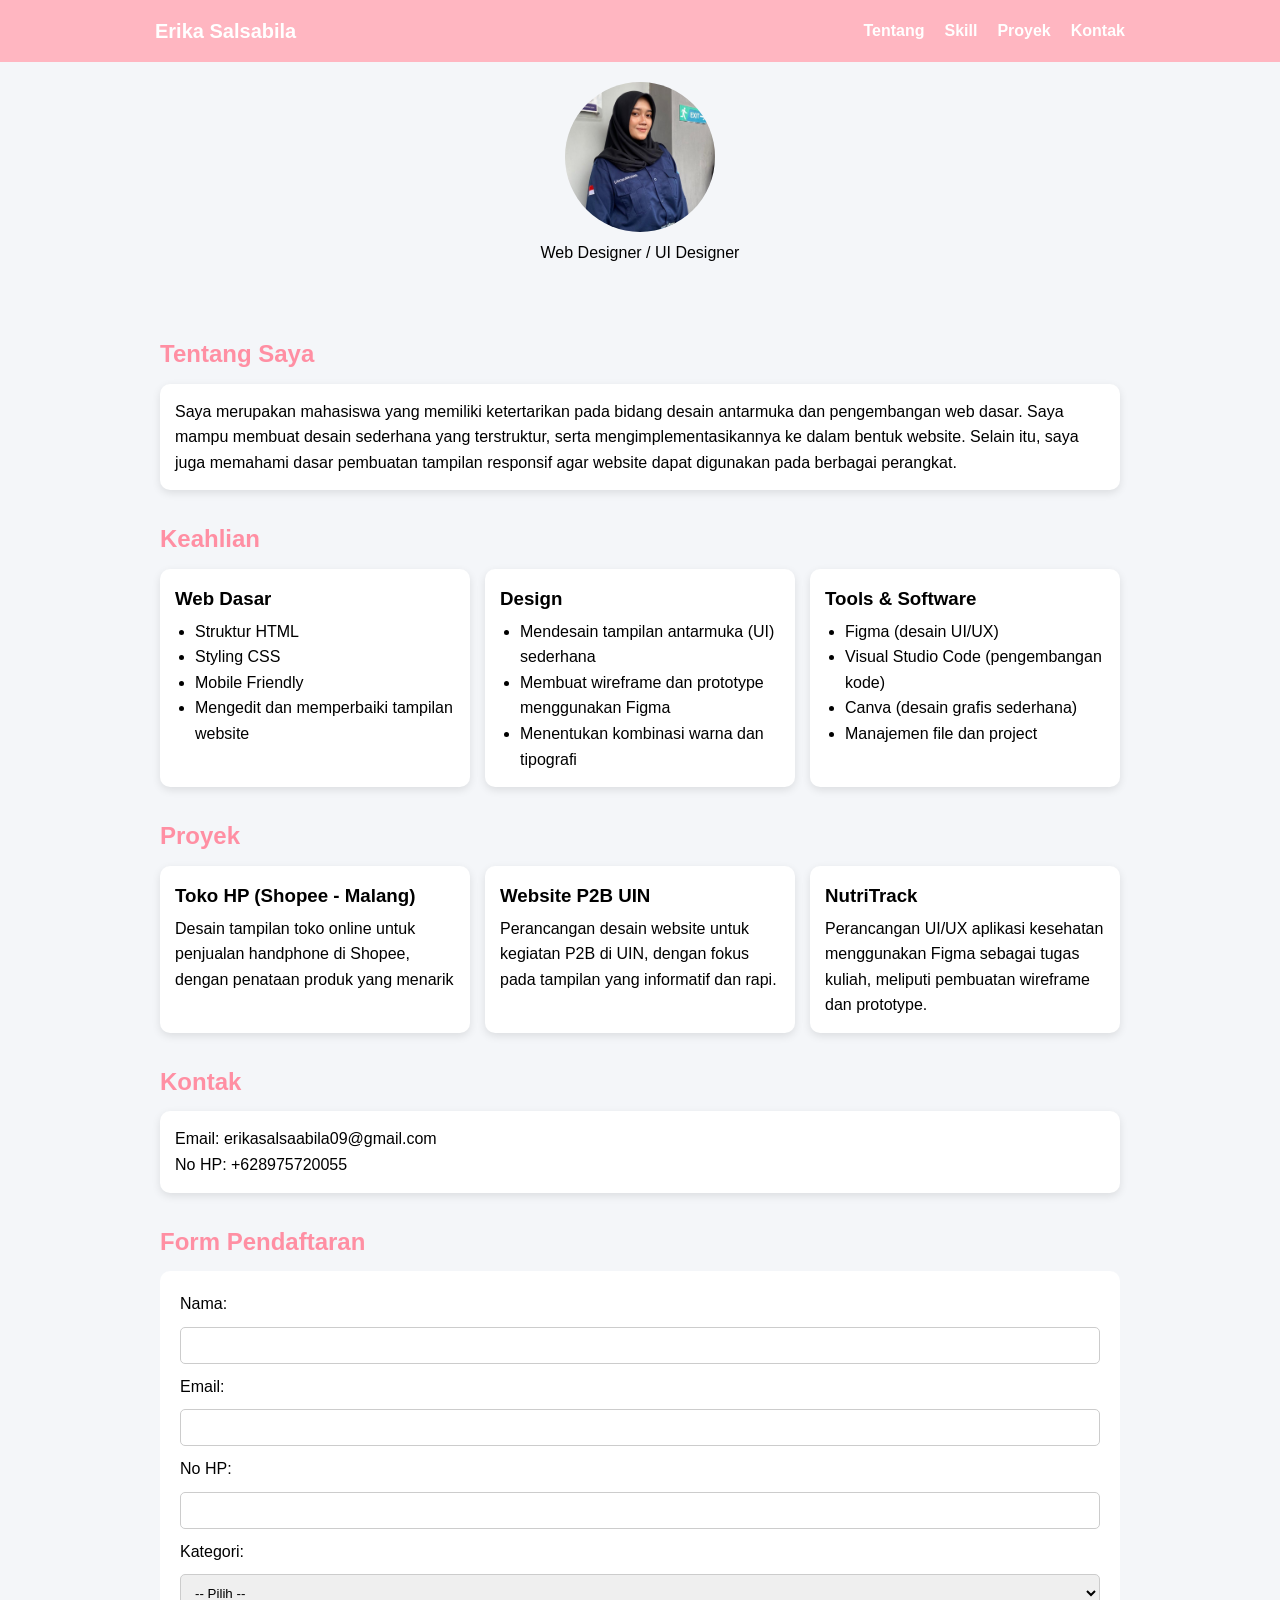
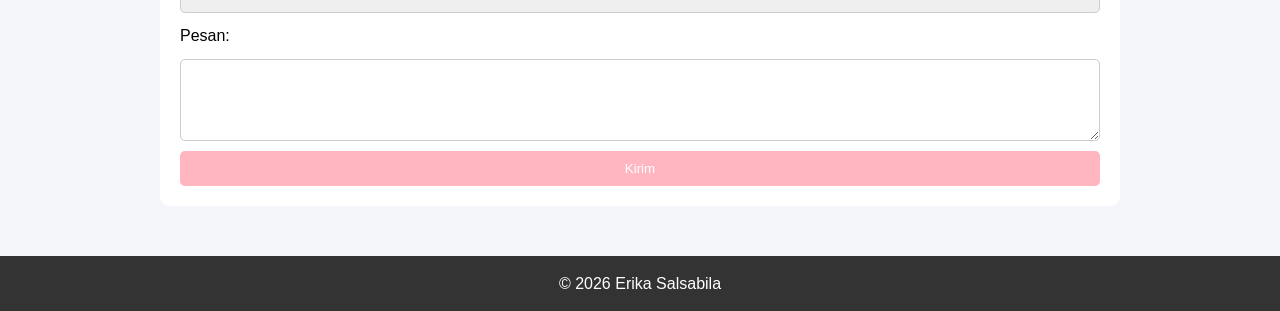
==== LK4/index.html @ c911e368 "menambahkan folder LK03, LK04, LK06" ====
<!DOCTYPE html>
<html lang="en">

<head>
    <meta charset="UTF-8">
    <meta name="viewport" content="width=device-width, initial-scale=1.0">
    <title>Tugas LK4</title>
    <link rel="stylesheet" href="style.css">
</head>

<body>

    <!-- HEADER / NAVBAR -->
    <header class="navbar">
        <div class="nav-container">

            <!-- KIRI -->
            <h1 class="logo">Erika Salsabila</h1>

            <!-- KANAN -->
            <nav>
                <ul class="nav-menu">
                    <li><a href="#tentang">Tentang</a></li>
                    <li><a href="#skill">Skill</a></li>
                    <li><a href="#proyek">Proyek</a></li>
                    <li><a href="#kontak">Kontak</a></li>
                </ul>
            </nav>

        </div>
    </header>

    <!-- HERO (biar foto tetap ada) -->
    <section class="hero">
        <img src="accept/image/erikaa.jpeg" alt="Profile Image">
        <p>Web Designer / UI Designer</p>
    </section>

    <!-- MAIN -->
    <main>

        <!-- Tentang -->
        <section id="tentang">
            <h2>Tentang Saya</h2>
            <article>
                <p>
                    Saya merupakan mahasiswa yang memiliki ketertarikan pada bidang desain antarmuka dan pengembangan web dasar.
                    Saya mampu membuat desain sederhana yang terstruktur, serta mengimplementasikannya ke dalam bentuk website.
                    Selain itu, saya juga memahami dasar pembuatan tampilan responsif agar website dapat digunakan pada berbagai perangkat.
                </p>
            </article>
        </section>

        <!-- Skill -->
        <section id="skill">
            <h2>Keahlian</h2>

            <div class="skill-container">
                <article>
                    <h3>Web Dasar</h3>
                    <ul>
                        <li>Struktur HTML</li>
                        <li>Styling CSS</li>
                        <li>Mobile Friendly</li>
                        <li>Mengedit dan memperbaiki tampilan website</li>
                    </ul>
                </article>

                <article>
                    <h3>Design</h3>
                    <ul>
                        <li>Mendesain tampilan antarmuka (UI) sederhana</li>
                        <li>Membuat wireframe dan prototype menggunakan Figma</li>
                        <li>Menentukan kombinasi warna dan tipografi</li>
                    </ul>
                </article>

                <article>
                    <h3>Tools & Software</h3>
                    <ul>
                        <li>Figma (desain UI/UX)</li>
                        <li>Visual Studio Code (pengembangan kode)</li>
                        <li>Canva (desain grafis sederhana)</li>
                        <li>Manajemen file dan project</li>
                    </ul>
                </article>
            </div>
        </section>

        <!-- Project -->
        <section id="proyek">
            <h2>Proyek</h2>

            <div class="project-container">
                <article>
                    <h3>Toko HP (Shopee - Malang)</h3>
                    <p>Desain tampilan toko online untuk penjualan handphone di Shopee, dengan penataan produk yang menarik</p>
                </article>

                <article>
                    <h3>Website P2B UIN</h3>
                    <p>Perancangan desain website untuk kegiatan P2B di UIN, dengan fokus pada tampilan yang informatif dan rapi.</p>
                </article>

                <article>
                    <h3>NutriTrack</h3>
                    <p>Perancangan UI/UX aplikasi kesehatan menggunakan Figma sebagai tugas kuliah, meliputi pembuatan wireframe dan prototype.</p>
                </article>
            </div>
        </section>

        <!-- Kontak -->
        <section id="kontak">
            <h2>Kontak</h2>
            <article>
                <p>Email: erikasalsaabila09@gmail.com</p>
                <p>No HP: +628975720055</p>
            </article>
        </section>

        <!-- Form -->
        <section id="form">
            <h2>Form Pendaftaran</h2>

            <form>
                <label>Nama:</label>
                <input type="text" required>

                <label>Email:</label>
                <input type="email" required>

                <label>No HP:</label>
                <input type="tel" required>

                <label>Kategori:</label>
                <select required>
                    <option>-- Pilih --</option>
                    <option>Web Development</option>
                    <option>Desain</option>
                    <option>Konsultasi</option>
                </select>

                <label>Pesan:</label>
                <textarea rows="4"></textarea>

                <button type="submit">Kirim</button>
            </form>
        </section>

    </main>

    <!-- Footer -->
    <footer>
        <p>&copy; 2026 Erika Salsabila</p>
    </footer>

</body>

</html>
---- LK4/style.css ----
/* RESET */
* {
  margin: 0;
  padding: 0;
  box-sizing: border-box;
}

/* BODY */
body {
  font-family: Arial, sans-serif;
  background: #f4f6f9;
  line-height: 1.6;
}

/* ================= */
/* NAVBAR */
/* ================= */
.navbar {
  background: #ffb6c1;
  color: white;
}

.nav-container {
  max-width: 1000px;
  margin: auto;
  padding: 15px;

  display: flex;
  justify-content: space-between;
  align-items: center;
}

/* LOGO */
.logo {
  font-size: 20px;
}

/* MENU */
.nav-menu {
  display: flex;
  list-style: none;
  gap: 20px;
}

.nav-menu a {
  color: white;
  text-decoration: none;
  font-weight: bold;
}

.nav-menu a:hover {
  text-decoration: underline;
}

/* ================= */
/* HERO */
/* ================= */
.hero {
  text-align: center;
  padding: 20px;
}

.hero img {
  width: 150px;
  height: 150px;
  border-radius: 50%;
  object-fit: cover;
}

/* ================= */
/* MAIN */
/* ================= */
main {
  max-width: 1000px;
  margin: auto;
  padding: 20px;
}

section {
  margin-bottom: 30px;
}

/* CARD */
article {
  background: white;
  padding: 15px;
  border-radius: 10px;
  box-shadow: 0 3px 8px rgba(0, 0, 0, 0.1);
}

/* TYPO */
h2 {
  color: #ff8fa3;
  margin-bottom: 10px;
}

h3 {
  margin-bottom: 5px;
}

/* LIST */
ul {
  margin-left: 20px;
}

/* GRID */
.skill-container,
.project-container {
  display: grid;
  grid-template-columns: repeat(3, 1fr);
  gap: 15px;
}

/* FORM */
form {
  background: white;
  padding: 20px;
  border-radius: 10px;
  display: flex;
  flex-direction: column;
  gap: 10px;
}

input,
select,
textarea {
  padding: 10px;
  border-radius: 5px;
  border: 1px solid #ccc;
}

/* BUTTON */
button {
  background: #ffb6c1;
  color: white;
  padding: 10px;
  border: none;
  border-radius: 5px;
}

button:hover {
  background: #ff8fa3;
  cursor: pointer;
}

/* FOOTER */
footer {
  text-align: center;
  padding: 15px;
  background: #333;
  color: white;
}

/* ================= */
/* RESPONSIVE */
/* ================= */

/* TABLET */
@media (max-width: 768px) {
  .nav-container {
    flex-direction: column;
    gap: 10px;
  }

  .nav-menu {
    flex-direction: column;
  }

  .skill-container,
  .project-container {
    grid-template-columns: 1fr 1fr;
  }
}

/* MOBILE */
@media (max-width: 480px) {
  .skill-container,
  .project-container {
    grid-template-columns: 1fr;
  }

  body {
    font-size: 14px;
  }
}
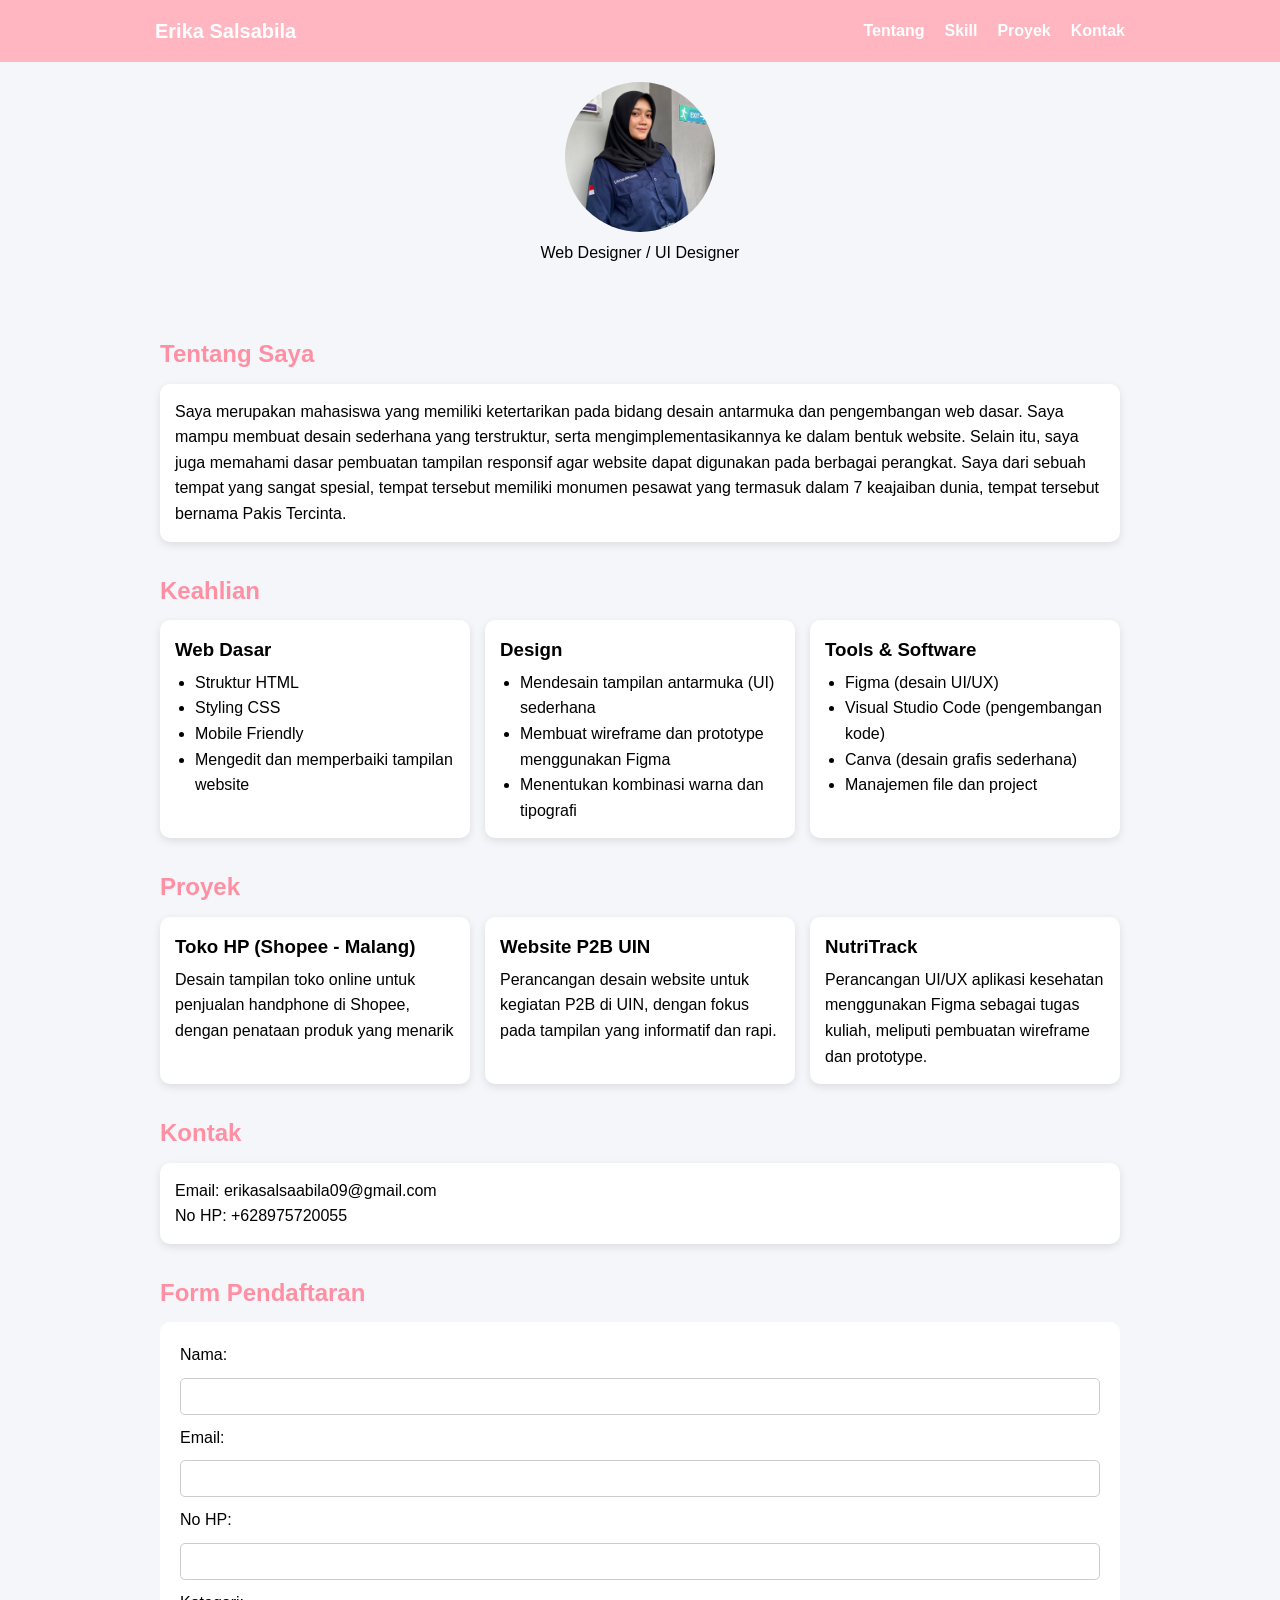
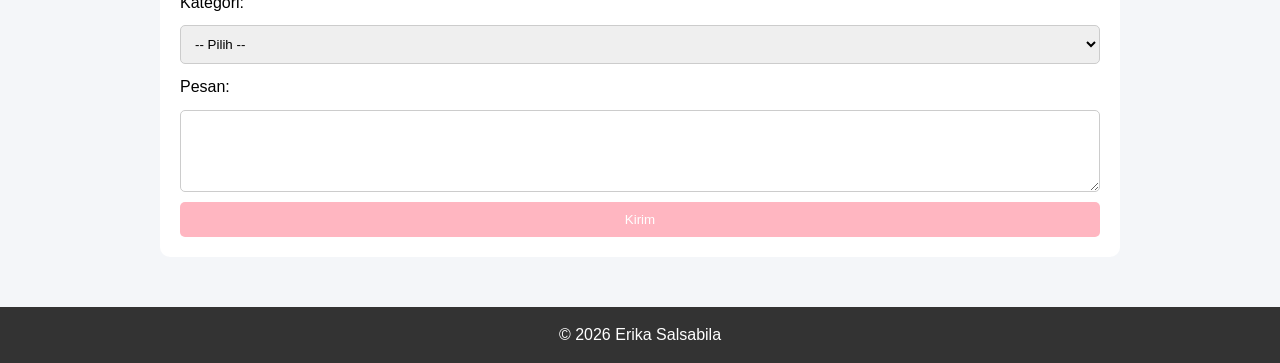
==== commit 6103696b: "mengupdate bagian tentang saya index.html" ====
--- a/LK4/index.html
+++ b/LK4/index.html
@@ -47,6 +47,7 @@
                     Saya merupakan mahasiswa yang memiliki ketertarikan pada bidang desain antarmuka dan pengembangan web dasar.
                     Saya mampu membuat desain sederhana yang terstruktur, serta mengimplementasikannya ke dalam bentuk website.
                     Selain itu, saya juga memahami dasar pembuatan tampilan responsif agar website dapat digunakan pada berbagai perangkat.
+                    Saya dari sebuah tempat yang sangat spesial, tempat tersebut memiliki monumen pesawat yang termasuk dalam 7 keajaiban dunia, tempat tersebut bernama Pakis Tercinta.
                 </p>
             </article>
         </section>
@@ -156,4 +157,4 @@
 
 </body>
 
-</html>+</html>
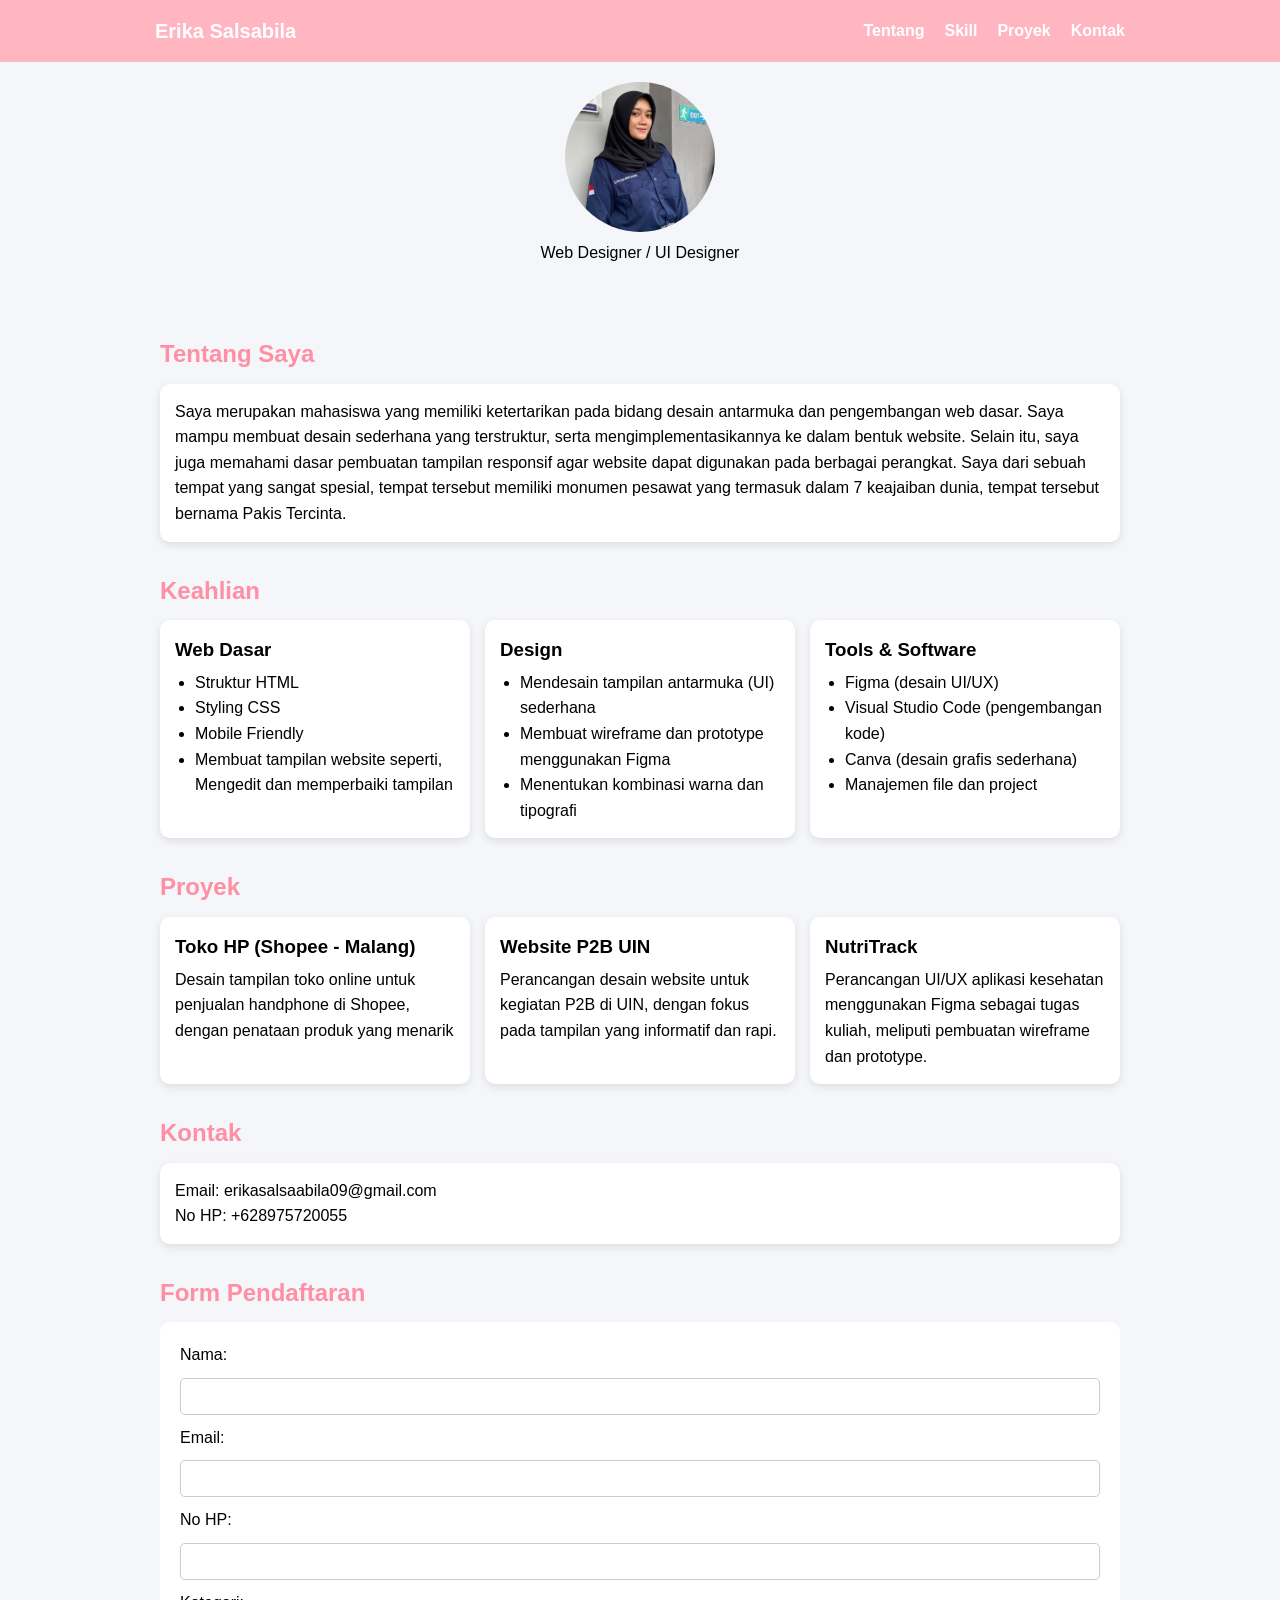
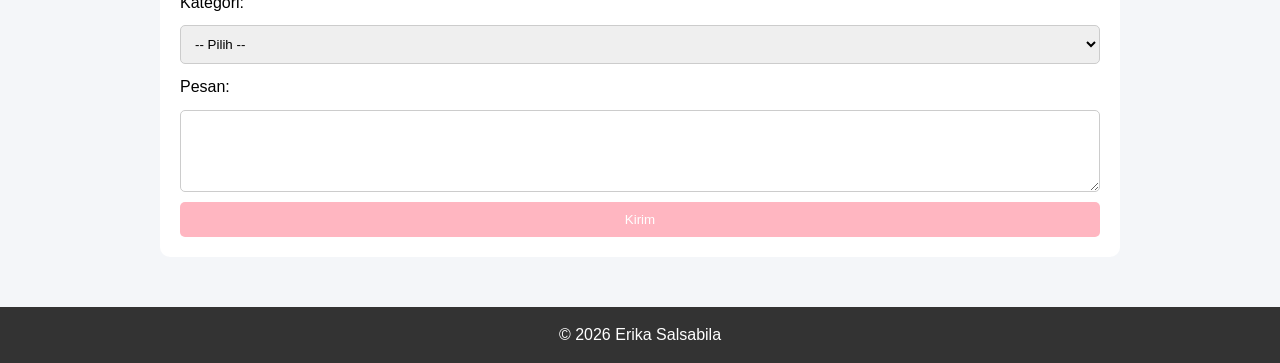
==== commit 34d2adde: "mengedit bagian skill di index.html" ====
--- a/LK4/index.html
+++ b/LK4/index.html
@@ -63,7 +63,7 @@
                         <li>Struktur HTML</li>
                         <li>Styling CSS</li>
                         <li>Mobile Friendly</li>
-                        <li>Mengedit dan memperbaiki tampilan website</li>
+                        <li>Membuat tampilan website seperti, Mengedit dan memperbaiki tampilan</li>
                     </ul>
                 </article>
 
